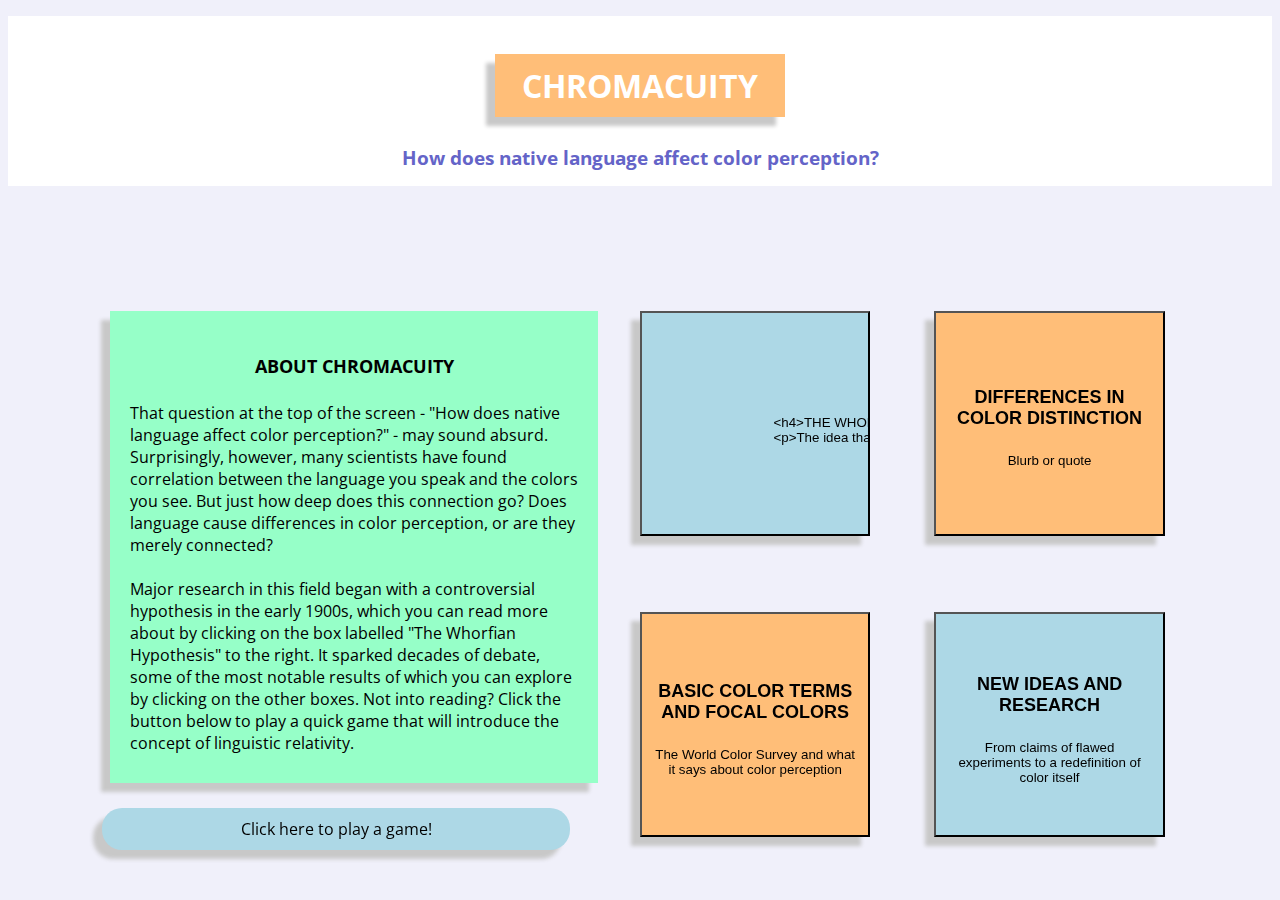
==== index.html @ 2e0dad92 "Trying new button type" ====
<!DOCTYPE html>
<html lang="en">
	<head>
		<meta charset=utf-8>
		<title>CHROMACUITY</title>
        <link href="https://fonts.googleapis.com/css?family=Open+Sans&display=swap" rel="stylesheet">
		<link rel="stylesheet" type="text/css" href="/css/main.css">
		<link rel="icon" type="image/png" href="favicon.ico">
	</head>
	<body>
		<div id="titleBar">
		    <p id="whiteSpace">hehe you can't see me</p>
		    <h1>CHROMACUITY</h1>
		    <h3>How does native language affect color perception?</h3>
		</div>
		<div id="about">
		    <h4>ABOUT CHROMACUITY</h4>
		    <p>That question at the top of the screen - "How does native language affect color perception?" - may sound absurd. Surprisingly, however, many scientists have found correlation between the language you speak and the colors you see. But just how deep does this connection go? Does language cause differences in color perception, or are they merely connected? <br><br> Major research in this field began with a controversial hypothesis in the early 1900s, which you can read more about by clicking on the box labelled "The Whorfian Hypothesis" to the right. It sparked decades of debate, some of the most notable results of which you can explore by clicking on the other boxes. Not into reading? Click the button below to play a quick game that will introduce the concept of linguistic relativity.</p>
		</div>
		<form>
		    <input type="button" class="themeOne" value="
				<h4>THE WHORFIAN HYPOTHESIS</h4>
				<p>The idea that started it all... or was it?</p>"
		    	onclick="window.location.href='themeone.html'" />
		</form>
		    <button type="button" class="themeTwo">
				<h4>DIFFERENCES IN COLOR DISTINCTION</h4>
				<p>Blurb or quote</p>
		    </button>
		    <button type="button" class="themeThree">
				<h4>BASIC COLOR TERMS AND FOCAL COLORS</h4>
				<p>The World Color Survey and what it says about color perception</p>
			</button>
		    <button type="button" class="themeFour">
				<h4>NEW IDEAS AND RESEARCH</h4>
				<p>From claims of flawed experiments to a redefinition of color itself</p>
		    </button>
		</div>
		<p id="gameButton">Click here to play a game!</p>
	</body>
</html>
---- css/main.css ----
body {
		background-color: rgb(240,240,250);
	        font-family: 'Open Sans', sans-serif;
	}

	#titleBar {
	        background-color: white;
	        height: 170px;
	}

	#whiteSpace {
	        color:white;
	}

	h1 {
		color: rgb(255,255,255);
	        text-align: center;
	        margin-top: 10px;
	        margin-left:auto;
	        margin-right:auto;
	        width:270px;
	        padding:10px;
	        background-color: rgb(255,190,120);
	        box-shadow: -9px 9px 4px rgb(200, 200, 200);
	}

	h3 {
	        text-align: center;
	        color: rgb(100,100,200);
	        margin-top: 1.5em;
	}

	#about {
	        position:fixed;
	        width:35%;
	        height:48%;
	        margin-left:8%;
	        top:34.5%;
	        padding:20px;
	        background-color: rgb(150, 255, 200);
	        box-shadow: -9px 9px 4px rgb(200, 200, 200);
	        overflow:auto;
	}

	h4 {
	        text-align:center;
		font-size:18px;
	}

	a {
		color:black;
	}

	.button:hover {
	        border: 3px solid white;
	}

	.themeOne {
	        position:fixed;
	        left:50%;
	        top:34.5%;
	        width:18%;
	        height:25%;
	        padding-top: 12px;
			padding-left: 13px;
			padding-right: 13px;
			padding-bottom: 13px;
	        background-color:lightblue;
	        box-shadow: -9px 9px 4px rgb(200, 200, 200);
	        text-align: center;
	        overflow:auto;
	}

	.themeTwo {
	        position:fixed;
	        left:73%;
	        top:34.5%;
	        width:18%;
	        height:25%;
			padding-top: 12px;
			padding-left: 13px;
			padding-right: 13px;
			padding-bottom: 13px;
	        background-color: rgb(255,190,120);
	        box-shadow: -9px 9px 4px rgb(200, 200, 200);
	        text-align: center;
	        overflow:auto;
	}

	.themeThree {
	        position:fixed;
	        left:50%;
	        top:68%;
	        width:18%;
	        height:25%;
			padding-top: 12px;
			padding-left: 13px;
			padding-right: 13px;
			padding-bottom: 13px;
	        background-color: rgb(255,190,120);
	        box-shadow: -9px 9px 4px rgb(200, 200, 200);
	        text-align: center;
	        overflow:auto;
	}

	.themeFour {
		position:fixed;
	        left:73%;
	        top:68%;
	        width:18%;
	        height:25%;
			padding-top: 12px;
			padding-left: 13px;
			padding-right: 13px;
			padding-bottom: 13px;
	        background-color:lightblue;
	        box-shadow: -9px 9px 4px rgb(200, 200, 200);
	        text-align: center;
	        overflow:auto;
	}

	#gameButton {
	        position:fixed;
	        left:8%;
	        top:88%;
	        width:35%;
	        text-align: center;
	        padding:10px;
	        background-color:lightblue;
	        border-radius: 20px;
	        box-shadow: -9px 9px 4px rgb(200, 200, 200);
	}
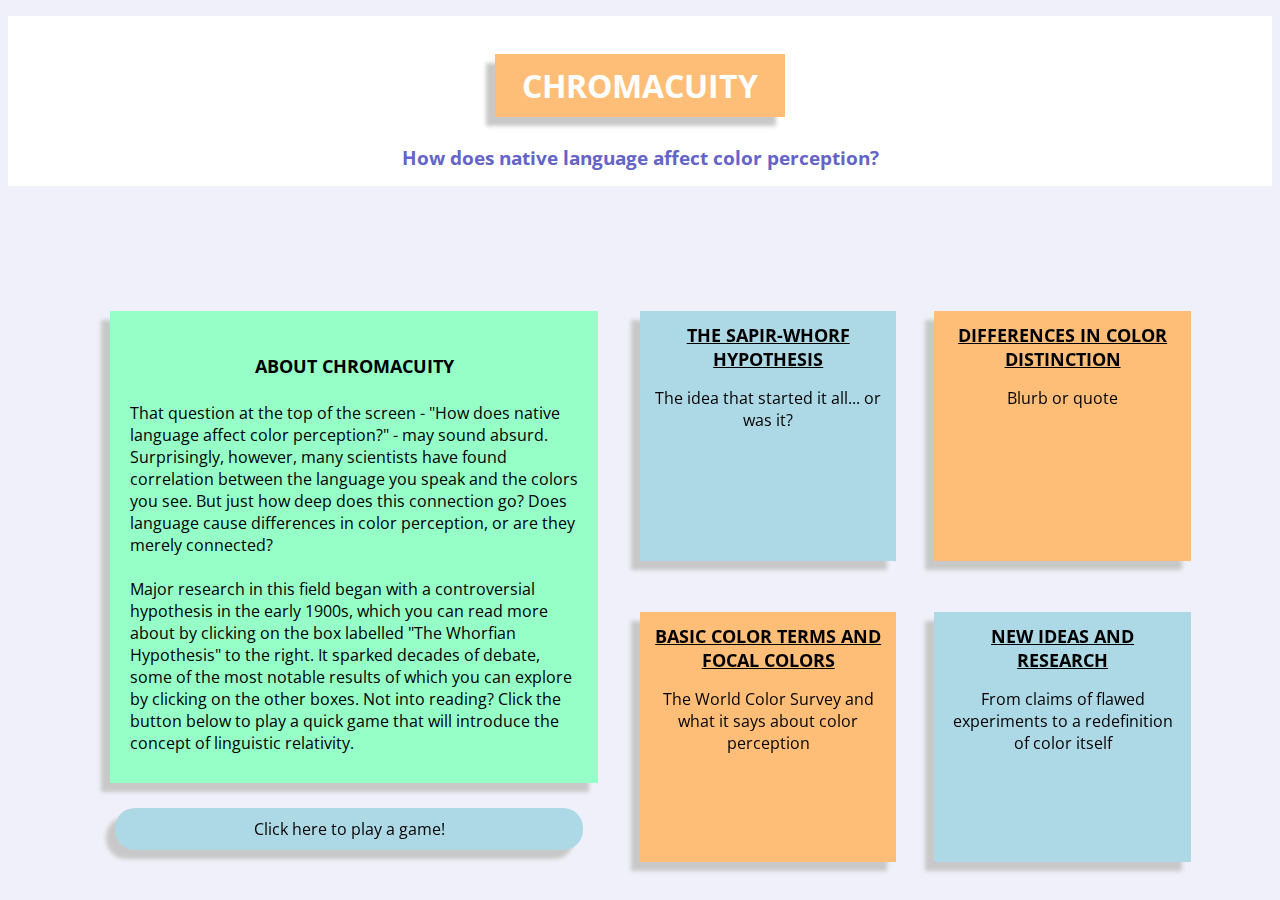
==== commit 5337edbb: "abort button mission" ====
--- a/index.html
+++ b/index.html
@@ -17,24 +17,23 @@
 		    <h4>ABOUT CHROMACUITY</h4>
 		    <p>That question at the top of the screen - "How does native language affect color perception?" - may sound absurd. Surprisingly, however, many scientists have found correlation between the language you speak and the colors you see. But just how deep does this connection go? Does language cause differences in color perception, or are they merely connected? <br><br> Major research in this field began with a controversial hypothesis in the early 1900s, which you can read more about by clicking on the box labelled "The Whorfian Hypothesis" to the right. It sparked decades of debate, some of the most notable results of which you can explore by clicking on the other boxes. Not into reading? Click the button below to play a quick game that will introduce the concept of linguistic relativity.</p>
 		</div>
-		<form>
-		    <input type="button" class="themeOne" value="
-				<h4>THE WHORFIAN HYPOTHESIS</h4>
-				<p>The idea that started it all... or was it?</p>"
-		    	onclick="window.location.href='themeone.html'" />
-		</form>
-		    <button type="button" class="themeTwo">
-				<h4>DIFFERENCES IN COLOR DISTINCTION</h4>
+		</div>
+			<div class="themeOne clickable">
+				<a href="themeone.html">THE SAPIR-WHORF HYPOTHESIS</a>
+				<p>The idea that started it all... or was it?</p>
+			</div>
+		    <div class="themeTwo clickable">
+				<a href="themetwo.html">DIFFERENCES IN COLOR DISTINCTION</a>
 				<p>Blurb or quote</p>
-		    </button>
-		    <button type="button" class="themeThree">
-				<h4>BASIC COLOR TERMS AND FOCAL COLORS</h4>
+		    </div>
+		    <div class="themeThree clickable">
+				<a href="themethree.html">BASIC COLOR TERMS AND FOCAL COLORS</a>
 				<p>The World Color Survey and what it says about color perception</p>
-			</button>
-		    <button type="button" class="themeFour">
-				<h4>NEW IDEAS AND RESEARCH</h4>
+			</div>
+		    <div class="themeFour clickable">
+				<a href="themefour.html">NEW IDEAS AND RESEARCH</a>
 				<p>From claims of flawed experiments to a redefinition of color itself</p>
-		    </button>
+		    </div>
 		</div>
 		<p id="gameButton">Click here to play a game!</p>
 	</body>
--- a/css/main.css
+++ b/css/main.css
@@ -49,9 +49,11 @@
 
 	a {
 		color:black;
+		font-weight:bold;
+		font-size:18px;
 	}
 
-	.button:hover {
+	.clickable:hover {
 	        border: 3px solid white;
 	}
 
@@ -121,7 +123,7 @@
 
 	#gameButton {
 	        position:fixed;
-	        left:8%;
+	        left:9%;
 	        top:88%;
 	        width:35%;
 	        text-align: center;
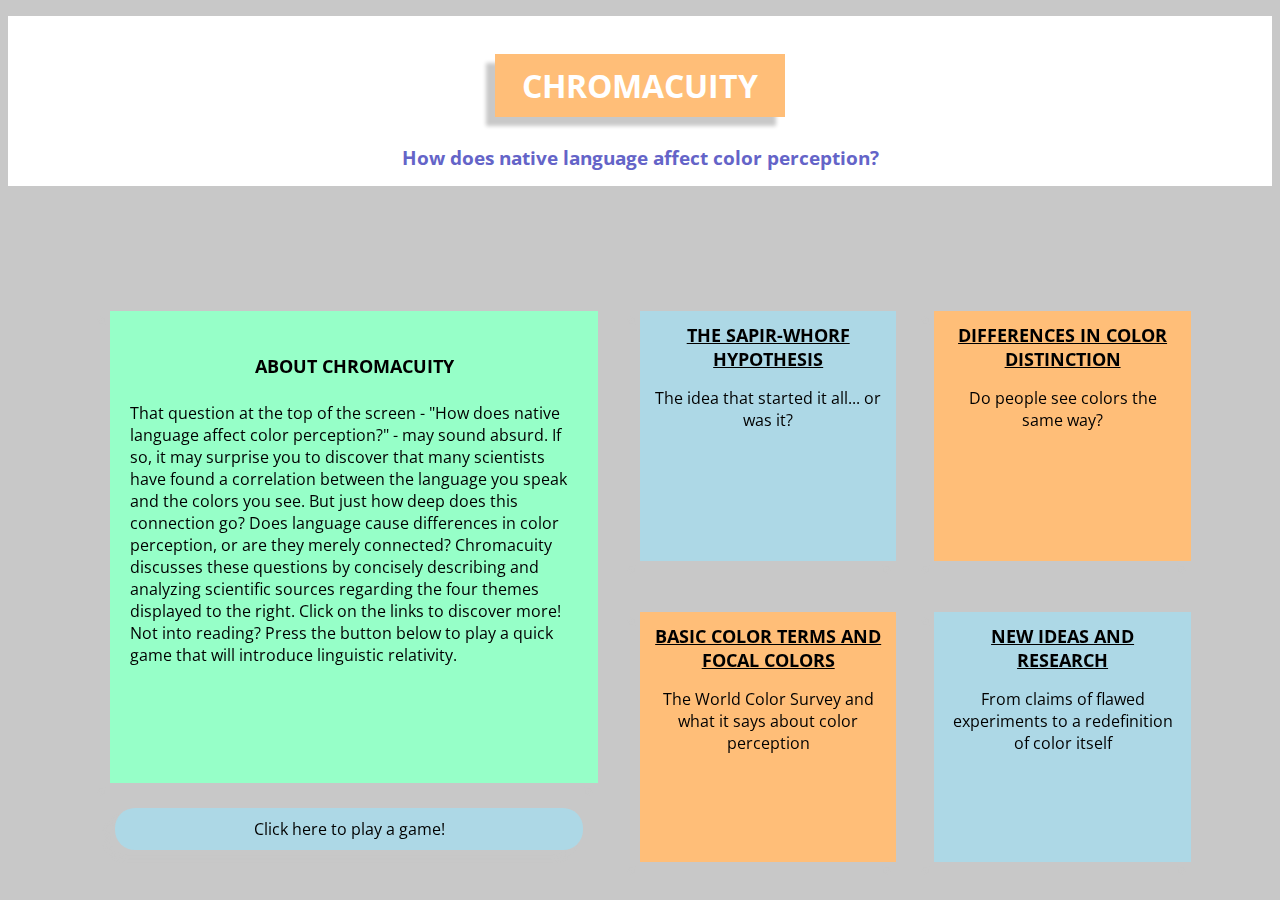
==== commit 75ea1a20: "Color update" ====
--- a/index.html
+++ b/index.html
@@ -15,16 +15,16 @@
 		</div>
 		<div id="about">
 		    <h4>ABOUT CHROMACUITY</h4>
-		    <p>That question at the top of the screen - "How does native language affect color perception?" - may sound absurd. Surprisingly, however, many scientists have found correlation between the language you speak and the colors you see. But just how deep does this connection go? Does language cause differences in color perception, or are they merely connected? <br><br> Major research in this field began with a controversial hypothesis in the early 1900s, which you can read more about by clicking on the box labelled "The Whorfian Hypothesis" to the right. It sparked decades of debate, some of the most notable results of which you can explore by clicking on the other boxes. Not into reading? Click the button below to play a quick game that will introduce the concept of linguistic relativity.</p>
+		    <p>That question at the top of the screen - "How does native language affect color perception?" - may sound absurd. If so, it may surprise you to discover that many scientists have found a correlation between the language you speak and the colors you see. But just how deep does this connection go? Does language cause differences in color perception, or are they merely connected? Chromacuity discusses these questions by concisely describing and analyzing scientific sources regarding the four themes displayed to the right. Click on the links to discover more! Not into reading? Press the button below to play a quick game that will introduce linguistic relativity.</p>
 		</div>
-		</div>
+		<div>
 			<div class="themeOne clickable">
 				<a href="themeone.html">THE SAPIR-WHORF HYPOTHESIS</a>
 				<p>The idea that started it all... or was it?</p>
 			</div>
 		    <div class="themeTwo clickable">
 				<a href="themetwo.html">DIFFERENCES IN COLOR DISTINCTION</a>
-				<p>Blurb or quote</p>
+				<p>Do people see colors the same way?</p>
 		    </div>
 		    <div class="themeThree clickable">
 				<a href="themethree.html">BASIC COLOR TERMS AND FOCAL COLORS</a>
@@ -35,6 +35,6 @@
 				<p>From claims of flawed experiments to a redefinition of color itself</p>
 		    </div>
 		</div>
-		<p id="gameButton">Click here to play a game!</p>
+		<p id="gameButton" class="clickable">Click here to play a game!</p>
 	</body>
 </html>
--- a/css/main.css
+++ b/css/main.css
@@ -1,5 +1,5 @@
 	body {
-		background-color: rgb(240,240,250);
+		background-color: rgb(200,200,200);
 	        font-family: 'Open Sans', sans-serif;
 	}
 
@@ -53,6 +53,10 @@
 		font-size:18px;
 	}
 
+	a:hover {
+		color:white;
+	}
+
 	.clickable:hover {
 	        border: 3px solid white;
 	}
@@ -83,7 +87,7 @@
 			padding-left: 13px;
 			padding-right: 13px;
 			padding-bottom: 13px;
-	        background-color: rgb(255,190,120);
+	        background-color:rgb(255,190,120);
 	        box-shadow: -9px 9px 4px rgb(200, 200, 200);
 	        text-align: center;
 	        overflow:auto;
@@ -107,18 +111,46 @@
 
 	.themeFour {
 		position:fixed;
-	        left:73%;
-	        top:68%;
-	        width:18%;
-	        height:25%;
-			padding-top: 12px;
-			padding-left: 13px;
-			padding-right: 13px;
-			padding-bottom: 13px;
-	        background-color:lightblue;
-	        box-shadow: -9px 9px 4px rgb(200, 200, 200);
-	        text-align: center;
-	        overflow:auto;
+        left:73%;
+        top:68%;
+        width:18%;
+        height:25%;
+		padding-top: 12px;
+		padding-left: 13px;
+		padding-right: 13px;
+		padding-bottom: 13px;
+        background-color:lightblue;
+        box-shadow: -9px 9px 4px rgb(200, 200, 200);
+        text-align: center;
+        overflow:auto;
+	}
+
+	.themehead {
+		text-align:center;
+		background-color:rgb(150, 255, 200);
+		padding:10px;
+		margin-top:5%;
+		margin-left:5%;
+	}
+
+	.jumpahead {
+		background-color:white;
+		border-radius:5px;
+		padding:5px;
+	}
+
+	.sidebar {
+		background-color:lightblue;
+		padding:13px;
+		position:fixed;
+		width:17%;
+		height:100%;
+		margin-top:5%;
+		box-shadow: 9px 9px 4px rgb(200, 200, 200);
+	}
+
+	.content {
+		margin-left:22%;
 	}
 
 	#gameButton {
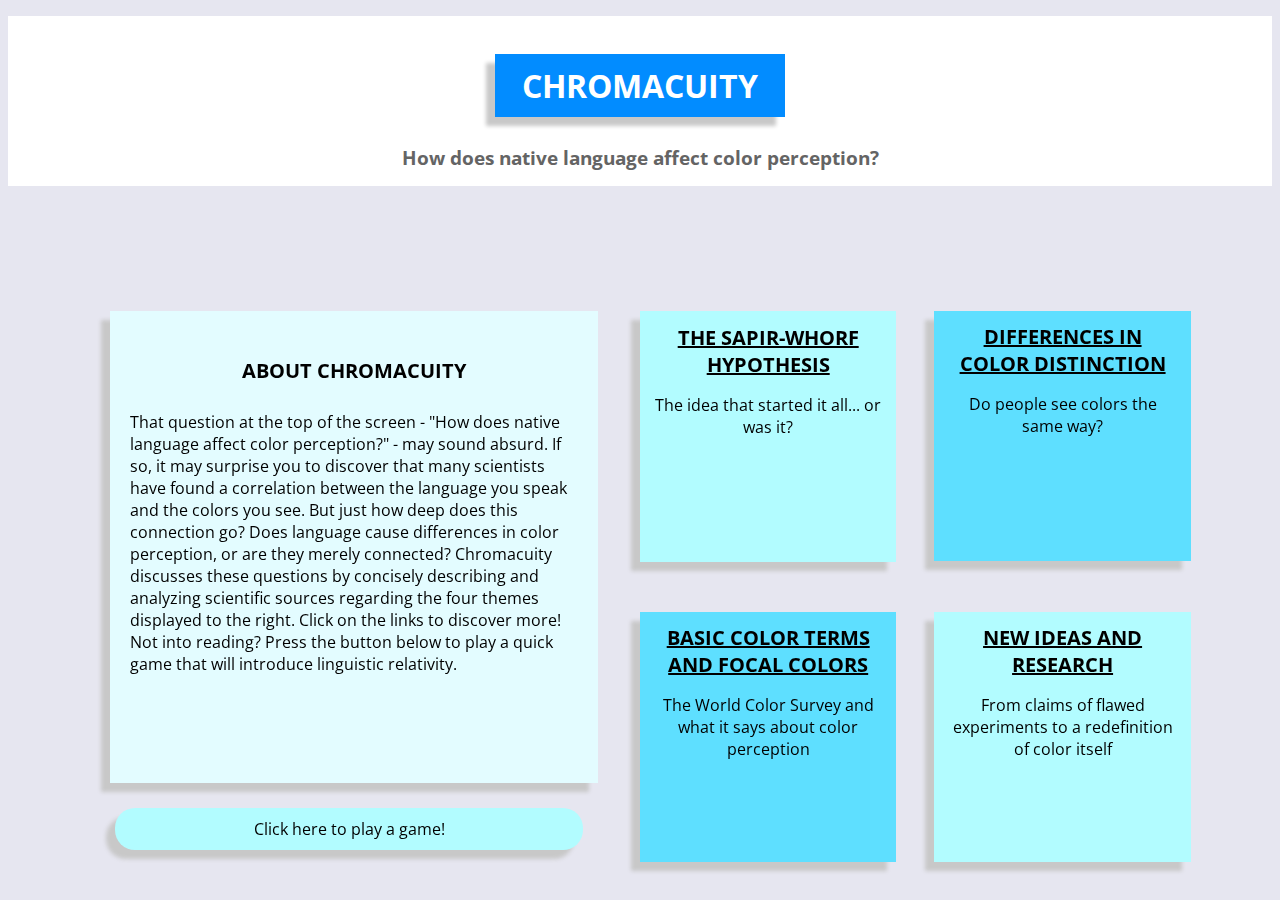
==== commit 0e84d98d: "Color Update 3" ====
--- a/index.html
+++ b/index.html
@@ -3,7 +3,7 @@
 	<head>
 		<meta charset=utf-8>
 		<title>CHROMACUITY</title>
-        <link href="https://fonts.googleapis.com/css?family=Open+Sans&display=swap" rel="stylesheet">
+    <link href="https://fonts.googleapis.com/css?family=Open+Sans&display=swap" rel="stylesheet">
 		<link rel="stylesheet" type="text/css" href="/css/main.css">
 		<link rel="icon" type="image/png" href="favicon.ico">
 	</head>
--- a/css/main.css
+++ b/css/main.css
@@ -1,56 +1,60 @@
 	body {
-		background-color: rgb(200,200,200);
-	        font-family: 'Open Sans', sans-serif;
+		background-color: rgb(230,230,240);
+	  font-family: 'Open Sans', sans-serif;
 	}
 
 	#titleBar {
-	        background-color: white;
-	        height: 170px;
+	  background-color: white;
+	  height: 170px;
 	}
 
 	#whiteSpace {
-	        color:white;
+	  color:white;
 	}
 
 	h1 {
 		color: rgb(255,255,255);
-	        text-align: center;
-	        margin-top: 10px;
-	        margin-left:auto;
-	        margin-right:auto;
-	        width:270px;
-	        padding:10px;
-	        background-color: rgb(255,190,120);
-	        box-shadow: -9px 9px 4px rgb(200, 200, 200);
+	  text-align: center;
+	  margin-top: 10px;
+	  margin-left:auto;
+	  margin-right:auto;
+	  width:270px;
+	  padding:10px;
+	  background-color: rgb(2,140,255);
+	  box-shadow: -9px 9px 4px rgb(200, 200, 200);
 	}
 
 	h3 {
-	        text-align: center;
-	        color: rgb(100,100,200);
-	        margin-top: 1.5em;
+	  text-align: center;
+	  color: rgb(100,100,100);
+	  margin-top: 1.5em;
+	}
+
+	#mainBody {
+		background-color:rgb(227, 252, 255);
 	}
 
 	#about {
-	        position:fixed;
-	        width:35%;
-	        height:48%;
-	        margin-left:8%;
-	        top:34.5%;
-	        padding:20px;
-	        background-color: rgb(150, 255, 200);
-	        box-shadow: -9px 9px 4px rgb(200, 200, 200);
-	        overflow:auto;
+	  position:fixed;
+	  width:35%;
+	  height:48%;
+	  margin-left:8%;
+	  top:34.5%;
+	  padding:20px;
+	  background-color: rgb(227, 252, 255);
+	  box-shadow: -9px 9px 4px rgb(200, 200, 200);
+	  overflow:auto;
 	}
 
 	h4 {
-	        text-align:center;
-		font-size:18px;
+	  text-align:center;
+		font-size:20px;
 	}
 
 	a {
 		color:black;
 		font-weight:bold;
-		font-size:18px;
+		font-size:20px;
 	}
 
 	a:hover {
@@ -58,90 +62,90 @@
 	}
 
 	.clickable:hover {
-	        border: 3px solid white;
+	  border: 3px solid white;
 	}
 
 	.themeOne {
-	        position:fixed;
-	        left:50%;
-	        top:34.5%;
-	        width:18%;
-	        height:25%;
-	        padding-top: 12px;
-			padding-left: 13px;
-			padding-right: 13px;
-			padding-bottom: 13px;
-	        background-color:lightblue;
-	        box-shadow: -9px 9px 4px rgb(200, 200, 200);
-	        text-align: center;
-	        overflow:auto;
+	  position:fixed;
+	  left:50%;
+	  top:34.5%;
+	  width:18%;
+	  height:25%;
+	  padding-top: 13px;
+		padding-left: 13px;
+		padding-right: 13px;
+		padding-bottom: 13px;
+	  background-color: rgb(178, 252, 255);
+	  box-shadow: -9px 9px 4px rgb(200, 200, 200);
+	  text-align: center;
+	  overflow:auto;
 	}
 
 	.themeTwo {
-	        position:fixed;
-	        left:73%;
-	        top:34.5%;
-	        width:18%;
-	        height:25%;
-			padding-top: 12px;
-			padding-left: 13px;
-			padding-right: 13px;
-			padding-bottom: 13px;
-	        background-color:rgb(255,190,120);
-	        box-shadow: -9px 9px 4px rgb(200, 200, 200);
-	        text-align: center;
-	        overflow:auto;
+	  position:fixed;
+	  left:73%;
+	  top:34.5%;
+	  width:18%;
+	  height:25%;
+		padding-top: 12px;
+		padding-left: 13px;
+		padding-right: 13px;
+		padding-bottom: 13px;
+	  background-color:rgb(94, 223, 255);
+	  box-shadow: -9px 9px 4px rgb(200, 200, 200);
+	  text-align: center;
+	  overflow:auto;
 	}
 
 	.themeThree {
-	        position:fixed;
-	        left:50%;
-	        top:68%;
-	        width:18%;
-	        height:25%;
-			padding-top: 12px;
-			padding-left: 13px;
-			padding-right: 13px;
-			padding-bottom: 13px;
-	        background-color: rgb(255,190,120);
-	        box-shadow: -9px 9px 4px rgb(200, 200, 200);
-	        text-align: center;
-	        overflow:auto;
+	  position:fixed;
+	  left:50%;
+	  top:68%;
+	  width:18%;
+	  height:25%;
+		padding-top: 12px;
+		padding-left: 13px;
+		padding-right: 13px;
+		padding-bottom: 13px;
+	  background-color: rgb(94, 223, 255);
+	  box-shadow: -9px 9px 4px rgb(200, 200, 200);
+	  text-align: center;
+	  overflow:auto;
 	}
 
 	.themeFour {
 		position:fixed;
-        left:73%;
-        top:68%;
-        width:18%;
-        height:25%;
+	  left:73%;
+	  top:68%;
+	  width:18%;
+	  height:25%;
 		padding-top: 12px;
 		padding-left: 13px;
 		padding-right: 13px;
 		padding-bottom: 13px;
-        background-color:lightblue;
-        box-shadow: -9px 9px 4px rgb(200, 200, 200);
-        text-align: center;
-        overflow:auto;
+	  background-color: rgb(178, 252, 255);
+	  box-shadow: -9px 9px 4px rgb(200, 200, 200);
+	  text-align: center;
+	  overflow:auto;
 	}
 
 	.themehead {
 		text-align:center;
-		background-color:rgb(150, 255, 200);
+		background-color:rgb(178, 252, 255);
 		padding:10px;
 		margin-top:5%;
 		margin-left:5%;
 	}
 
 	.jumpahead {
-		background-color:white;
-		border-radius:5px;
+		background-color:rgb(227, 252, 255);
+		margin:none;
 		padding:5px;
 	}
 
 	.sidebar {
-		background-color:lightblue;
-		padding:13px;
+		background-color: rgb(120, 220, 255);
+		padding:none;
 		position:fixed;
 		width:17%;
 		height:100%;
@@ -149,18 +153,36 @@
 		box-shadow: 9px 9px 4px rgb(200, 200, 200);
 	}
 
+	.navlink {
+		text-decoration:none;
+		padding:10px;
+	}
+
+	.navlink:hover {
+		color:black;
+	}
+
+	.navblock {
+		margin:none;
+		padding:5px;
+	}
+
+	.navblock:hover {
+		background-color: rgb(140, 240, 255);
+	}
+
 	.content {
-		margin-left:22%;
+		margin-left:20%;
 	}
 
 	#gameButton {
-	        position:fixed;
-	        left:9%;
-	        top:88%;
-	        width:35%;
-	        text-align: center;
-	        padding:10px;
-	        background-color:lightblue;
-	        border-radius: 20px;
-	        box-shadow: -9px 9px 4px rgb(200, 200, 200);
+		position:fixed;
+	  left:9%;
+	  top:88%;
+	  width:35%;
+	  text-align: center;
+	  padding:10px;
+	  background-color:rgb(178, 252, 255);
+	  border-radius: 20px;
+	  box-shadow: -9px 9px 4px rgb(200, 200, 200);
 	}
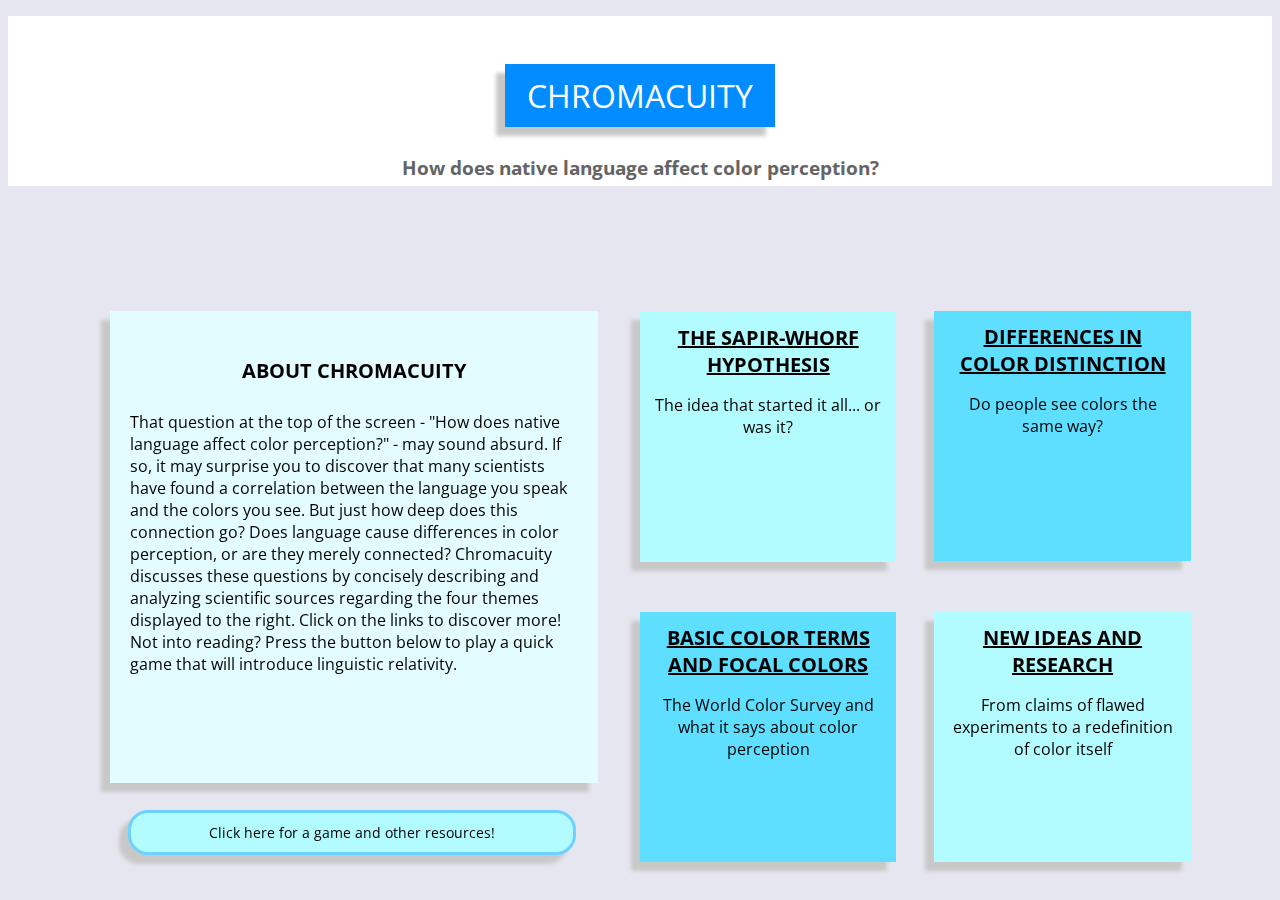
==== commit 1541e37f: "Update" ====
--- a/index.html
+++ b/index.html
@@ -2,19 +2,19 @@
 <html lang="en">
 	<head>
 		<meta charset=utf-8>
-		<title>CHROMACUITY</title>
+		<title>Chromacuity</title>
     <link href="https://fonts.googleapis.com/css?family=Open+Sans&display=swap" rel="stylesheet">
 		<link rel="stylesheet" type="text/css" href="/css/main.css">
 		<link rel="icon" type="image/png" href="favicon.ico">
 	</head>
 	<body>
-		<div id="titleBar">
-		    <p id="whiteSpace">hehe you can't see me</p>
-		    <h1>CHROMACUITY</h1>
-		    <h3>How does native language affect color perception?</h3>
+		<div class="titleBar">
+		    <p class="whiteSpace">hehe you can't see me</p>
+			<button onclick="window.location.href='index.html'" class="titleButton">CHROM<span class="chromA">A</span>CUITY</button>
+		    <h3 class="question">How does native language affect color perception?</h3>
 		</div>
 		<div id="about">
-		    <h4>ABOUT CHROMACUITY</h4>
+			<h4>ABOUT CHROM<span class="chromA">A</span>CUITY</h4>
 		    <p>That question at the top of the screen - "How does native language affect color perception?" - may sound absurd. If so, it may surprise you to discover that many scientists have found a correlation between the language you speak and the colors you see. But just how deep does this connection go? Does language cause differences in color perception, or are they merely connected? Chromacuity discusses these questions by concisely describing and analyzing scientific sources regarding the four themes displayed to the right. Click on the links to discover more! Not into reading? Press the button below to play a quick game that will introduce linguistic relativity.</p>
 		</div>
 		<div>
@@ -35,6 +35,6 @@
 				<p>From claims of flawed experiments to a redefinition of color itself</p>
 		    </div>
 		</div>
-		<p id="gameButton" class="clickable">Click here to play a game!</p>
+		<button onclick="window.location.href='game.html'" id="gameButton" class="clickable">Click here for a game and other resources!</button>
 	</body>
 </html>
--- a/css/main.css
+++ b/css/main.css
@@ -3,35 +3,38 @@
 	  font-family: 'Open Sans', sans-serif;
 	}
 
-	#titleBar {
+	.titleBar {
 	  background-color: white;
 	  height: 170px;
-	}
-
-	#whiteSpace {
+		text-align:center;
+	}
+
+	.whiteSpace {
 	  color:white;
 	}
 
-	h1 {
+	.titleButton {
 		color: rgb(255,255,255);
 	  text-align: center;
 	  margin-top: 10px;
-	  margin-left:auto;
-	  margin-right:auto;
+	  margin-left:0 auto;
+		margin-right:0 auto;
 	  width:270px;
 	  padding:10px;
 	  background-color: rgb(2,140,255);
 	  box-shadow: -9px 9px 4px rgb(200, 200, 200);
-	}
-
-	h3 {
-	  text-align: center;
+		font-size:32px;
+		font-family:inherit;
+		border:none;
+	}
+
+	.titleButton:hover {
+		cursor:pointer;
+	}
+
+	.question {
 	  color: rgb(100,100,100);
 	  margin-top: 1.5em;
-	}
-
-	#mainBody {
-		background-color:rgb(227, 252, 255);
 	}
 
 	#about {
@@ -81,6 +84,11 @@
 	  overflow:auto;
 	}
 
+	#sapirPic {
+		float:left;
+		margin-right:10px;
+	}
+
 	.themeTwo {
 	  position:fixed;
 	  left:73%;
@@ -91,7 +99,7 @@
 		padding-left: 13px;
 		padding-right: 13px;
 		padding-bottom: 13px;
-	  background-color:rgb(94, 223, 255);
+	  background-color: rgb(94, 223, 255);
 	  box-shadow: -9px 9px 4px rgb(200, 200, 200);
 	  text-align: center;
 	  overflow:auto;
@@ -135,6 +143,7 @@
 		padding:10px;
 		margin-top:5%;
 		margin-left:5%;
+		margin-right:5%;
 	}
 
 	.jumpahead {
@@ -165,24 +174,41 @@
 	.navblock {
 		margin:none;
 		padding:5px;
+		width: auto;
+		border-top: 2px solid rgb(100, 200, 255);
 	}
 
 	.navblock:hover {
 		background-color: rgb(140, 240, 255);
+		box-shadow: 2px 2px 2px white;
 	}
 
 	.content {
 		margin-left:20%;
+		margin-right:5%;
 	}
 
 	#gameButton {
 		position:fixed;
-	  left:9%;
-	  top:88%;
+	  left:10%;
+	  top:90%;
 	  width:35%;
 	  text-align: center;
+		font-family:inherit;
+		font-size:14px;
 	  padding:10px;
 	  background-color:rgb(178, 252, 255);
+		border:3px solid rgb(110, 210, 255);
 	  border-radius: 20px;
 	  box-shadow: -9px 9px 4px rgb(200, 200, 200);
 	}
+
+	#gameButton:hover {
+		border:3px solid white;
+		cursor:pointer;
+	}
+
+	#mapbox {
+		margin-top:5%; 
+		text-align:center;
+	}
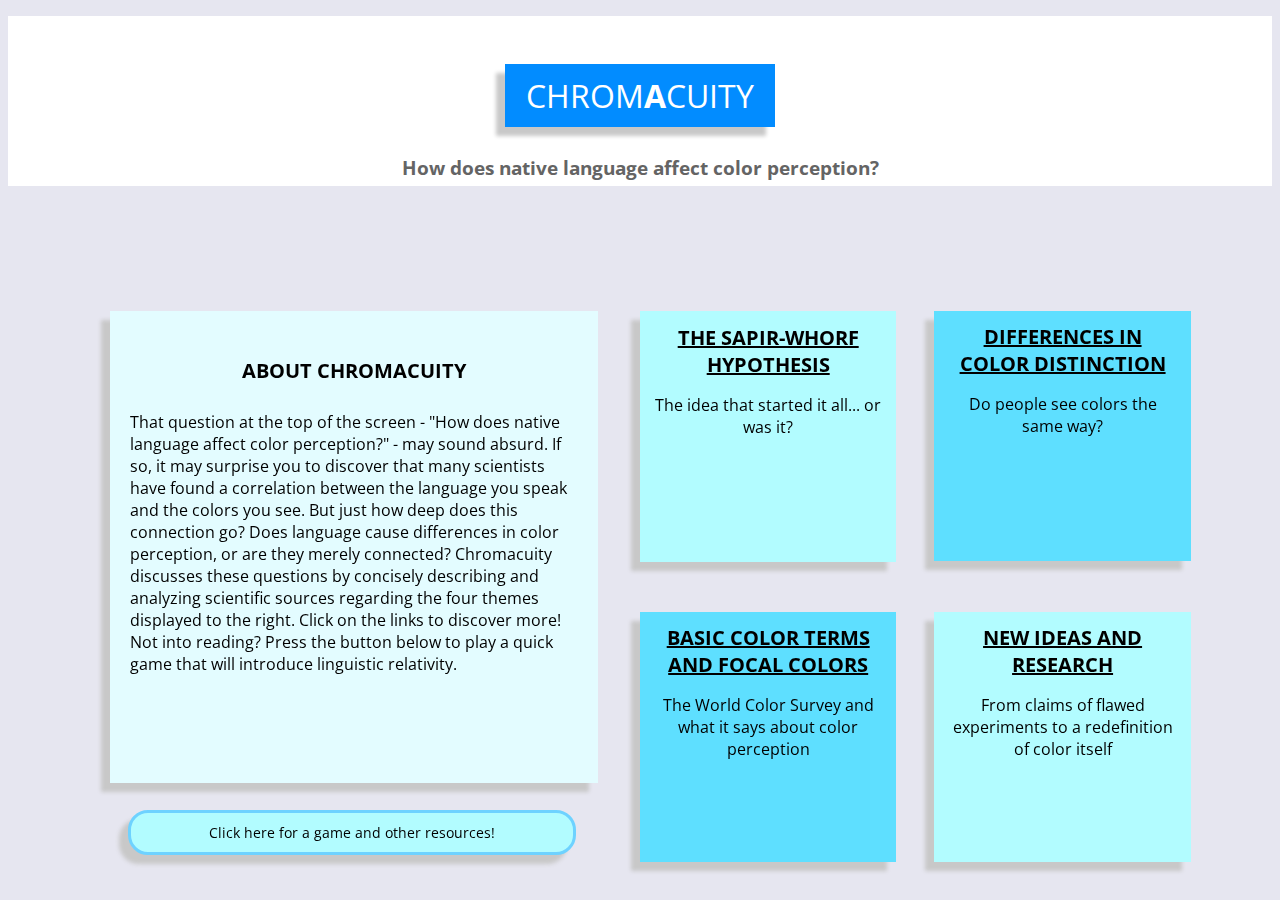
==== commit c777ee54: "Fix" ====
--- a/index.html
+++ b/index.html
@@ -10,7 +10,7 @@
 	<body>
 		<div class="titleBar">
 		    <p class="whiteSpace">hehe you can't see me</p>
-			<button onclick="window.location.href='index.html'" class="titleButton">CHROM<span class="chromA">A</span>CUITY</button>
+			<button onclick="window.location.href='index.html'" class="titleButton">CHROM<strong>A</strong>CUITY</button>
 		    <h3 class="question">How does native language affect color perception?</h3>
 		</div>
 		<div id="about">
--- a/css/main.css
+++ b/css/main.css
@@ -209,6 +209,6 @@
 	}
 
 	#mapbox {
-		margin-top:5%; 
+		margin-top:5%;
 		text-align:center;
 	}
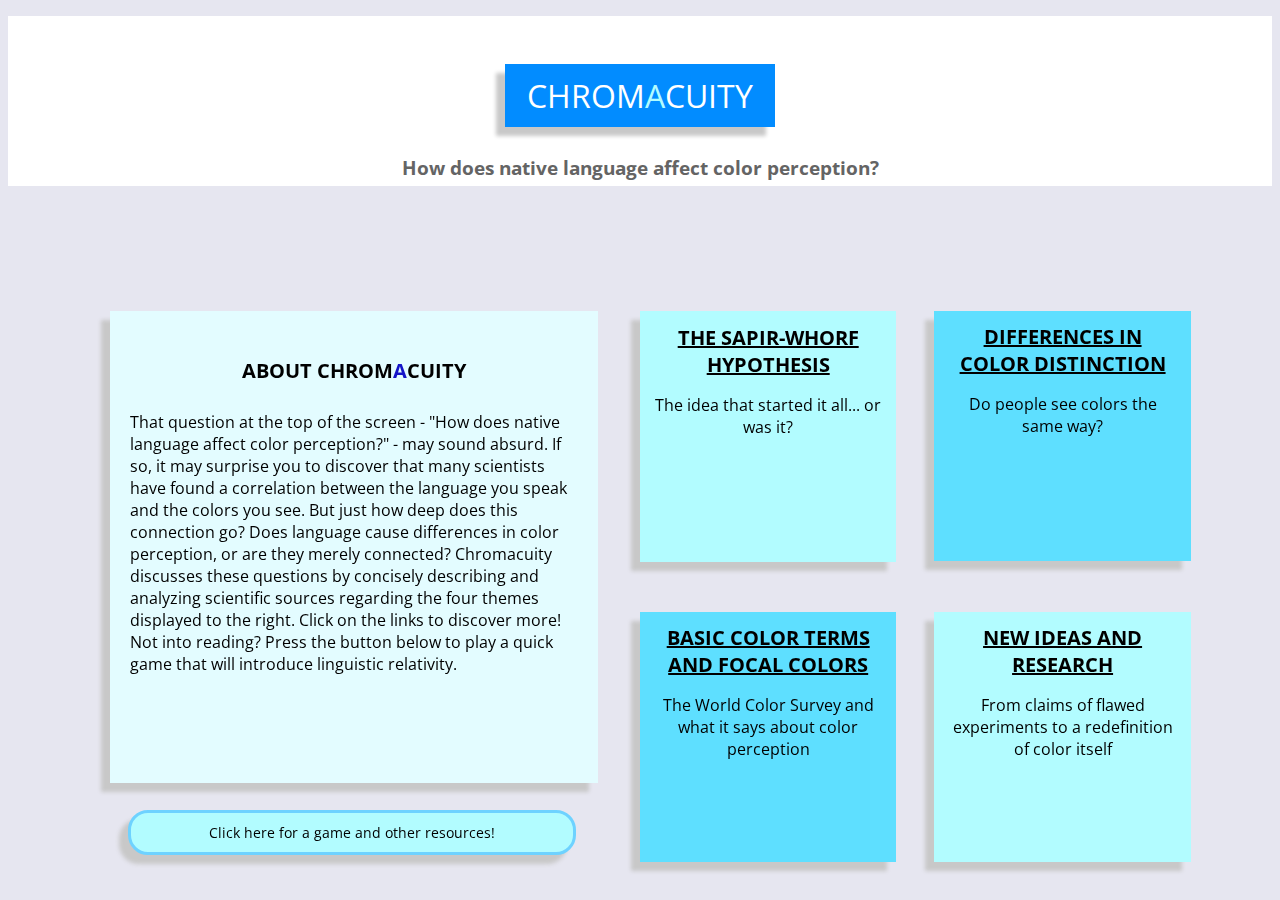
==== commit 9d7d7d14: "Update" ====
--- a/index.html
+++ b/index.html
@@ -10,11 +10,11 @@
 	<body>
 		<div class="titleBar">
 		    <p class="whiteSpace">hehe you can't see me</p>
-			<button onclick="window.location.href='index.html'" class="titleButton">CHROM<strong>A</strong>CUITY</button>
+			<button onclick="window.location.href='index.html'" class="titleButton">CHROM<span class="middleA">A</span>CUITY</button>
 		    <h3 class="question">How does native language affect color perception?</h3>
 		</div>
 		<div id="about">
-			<h4>ABOUT CHROM<span class="chromA">A</span>CUITY</h4>
+			<h4>ABOUT CHROM<span id="middleAAbout">A</span>CUITY</h4>
 		    <p>That question at the top of the screen - "How does native language affect color perception?" - may sound absurd. If so, it may surprise you to discover that many scientists have found a correlation between the language you speak and the colors you see. But just how deep does this connection go? Does language cause differences in color perception, or are they merely connected? Chromacuity discusses these questions by concisely describing and analyzing scientific sources regarding the four themes displayed to the right. Click on the links to discover more! Not into reading? Press the button below to play a quick game that will introduce linguistic relativity.</p>
 		</div>
 		<div>
--- a/css/main.css
+++ b/css/main.css
@@ -159,6 +159,7 @@
 		width:17%;
 		height:100%;
 		margin-top:5%;
+		left: 0px;
 		box-shadow: 9px 9px 4px rgb(200, 200, 200);
 	}
 
@@ -212,3 +213,22 @@
 		margin-top:5%;
 		text-align:center;
 	}
+
+	.pageFooter {
+		position:fixed;
+		bottom: 0px;
+		right: 0px;
+		left: 17%;
+		padding: 10px;
+		text-align: center;
+		background-color: white;
+		border: 2px solid rgb(100, 200, 255);
+	}
+
+	.middleA {
+		color:rgb(178, 252, 255);
+	}
+
+	#middleAAbout {
+		color:rgb(20, 20, 200);
+	}
